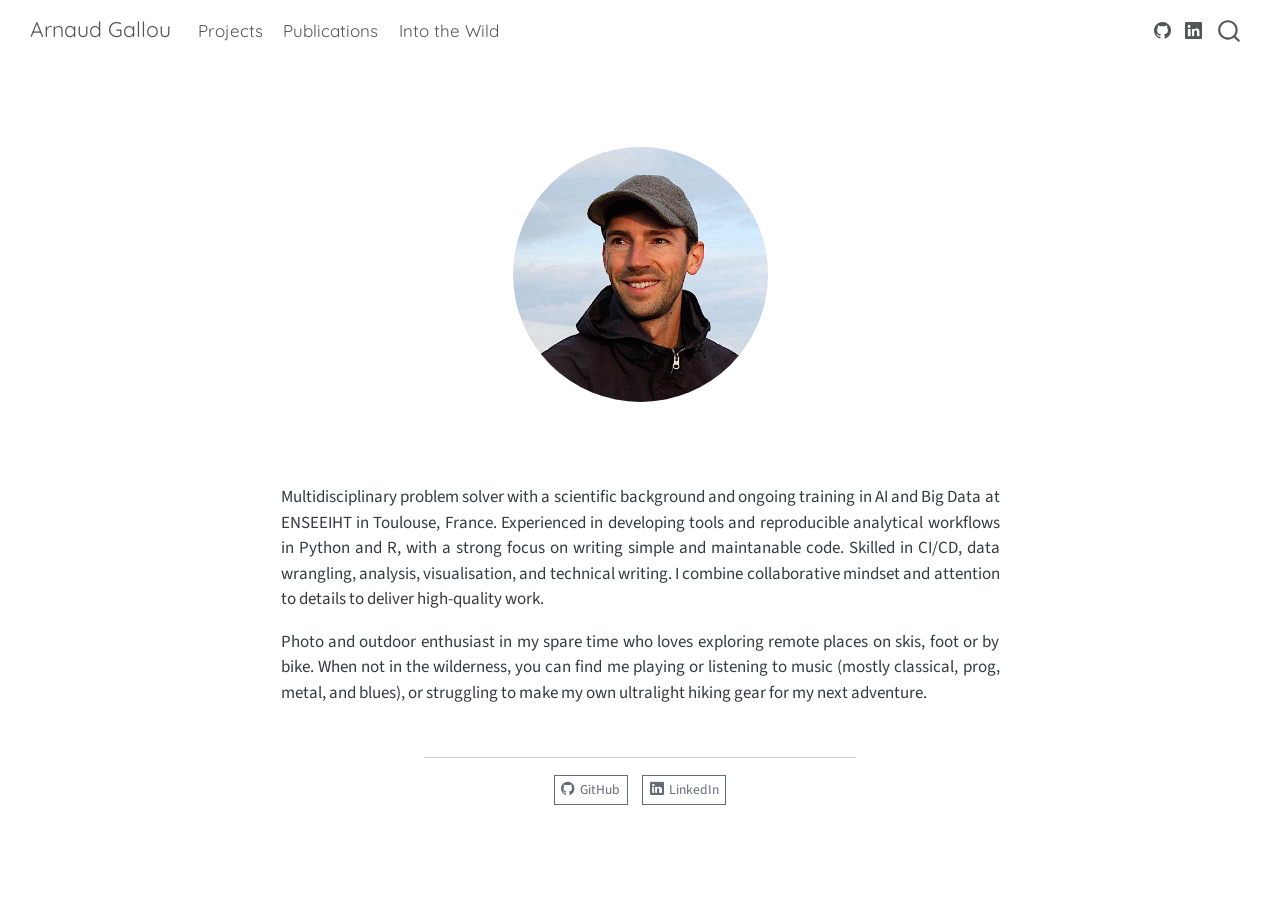
==== index.html @ 341fb8dc "Built site for gh-pages" ====
<!DOCTYPE html>
<html xmlns="http://www.w3.org/1999/xhtml" lang="en" xml:lang="en"><head>

<meta charset="utf-8">
<meta name="generator" content="quarto-1.9.38">

<meta name="viewport" content="width=device-width, initial-scale=1.0, user-scalable=yes">


<title>Arnaud Gallou</title>
<style>
/* Default styles provided by pandoc.
** See https://pandoc.org/MANUAL.html#variables-for-html for config info.
*/
code{white-space: pre-wrap;}
span.smallcaps{font-variant: small-caps;}
div.columns{display: flex; gap: min(4vw, 1.5em);}
div.column{flex: auto; overflow-x: auto;}
div.hanging-indent{margin-left: 1.5em; text-indent: -1.5em;}
ul.task-list{list-style: none;}
ul.task-list li input[type="checkbox"] {
  width: 0.8em;
  margin: 0 0.8em 0.2em -1em; /* quarto-specific, see https://github.com/quarto-dev/quarto-cli/issues/4556 */ 
  vertical-align: middle;
}
</style>


<script src="site_libs/quarto-nav/quarto-nav.js"></script>
<script src="site_libs/quarto-nav/headroom.min.js"></script>
<script src="site_libs/clipboard/clipboard.min.js"></script>
<script src="site_libs/quarto-search/autocomplete.umd.js"></script>
<script src="site_libs/quarto-search/fuse.min.js"></script>
<script src="site_libs/quarto-search/quarto-search.js"></script>
<meta name="quarto:offset" content="./">
<script src="site_libs/quarto-html/quarto.js" type="module"></script>
<script src="site_libs/quarto-html/tabsets/tabsets.js" type="module"></script>
<script src="site_libs/quarto-html/popper.min.js"></script>
<script src="site_libs/quarto-html/tippy.umd.min.js"></script>
<link href="site_libs/quarto-html/tippy.css" rel="stylesheet">
<link href="site_libs/quarto-html/quarto-syntax-highlighting-15634bcf2e68342d4ad2dfa704d543f6.css" rel="stylesheet" id="quarto-text-highlighting-styles">
<script src="site_libs/bootstrap/bootstrap.min.js"></script>
<link href="site_libs/bootstrap/bootstrap-icons.css" rel="stylesheet">
<link href="site_libs/bootstrap/bootstrap-ec578fc026cb0e2f59d1358f616652e7.min.css" rel="stylesheet" append-hash="true" id="quarto-bootstrap" data-mode="light">
<script id="quarto-search-options" type="application/json">{
  "location": "navbar",
  "copy-button": false,
  "collapse-after": 3,
  "panel-placement": "end",
  "type": "overlay",
  "limit": 50,
  "keyboard-shortcut": [
    "f",
    "/",
    "s"
  ],
  "show-item-context": false,
  "language": {
    "search-no-results-text": "No results",
    "search-matching-documents-text": "matching documents",
    "search-copy-link-title": "Copy link to search",
    "search-hide-matches-text": "Hide additional matches",
    "search-more-match-text": "more match in this document",
    "search-more-matches-text": "more matches in this document",
    "search-clear-button-title": "Clear",
    "search-text-placeholder": "",
    "search-detached-cancel-button-title": "Cancel",
    "search-submit-button-title": "Submit",
    "search-label": "Search"
  }
}</script>


<link rel="stylesheet" href="styles.css">
</head>

<body class="nav-fixed fullcontent quarto-light">

<div id="quarto-search-results"></div>
  <header id="quarto-header" class="headroom fixed-top">
    <nav class="navbar navbar-expand-lg " data-bs-theme="dark">
      <div class="navbar-container container-fluid">
      <div class="navbar-brand-container mx-auto">
    <a class="navbar-brand" href="./index.html">
    <span class="navbar-title">Arnaud Gallou</span>
    </a>
  </div>
            <div id="quarto-search" class="" title="Search"></div>
          <button class="navbar-toggler" type="button" data-bs-toggle="collapse" data-bs-target="#navbarCollapse" aria-controls="navbarCollapse" role="menu" aria-expanded="false" aria-label="Toggle navigation" onclick="if (window.quartoToggleHeadroom) { window.quartoToggleHeadroom(); }">
  <span class="navbar-toggler-icon"></span>
</button>
          <div class="collapse navbar-collapse" id="navbarCollapse">
            <ul class="navbar-nav navbar-nav-scroll me-auto">
  <li class="nav-item">
    <a class="nav-link" href="./projects/index.html"> 
<span class="menu-text">Projects</span></a>
  </li>  
  <li class="nav-item">
    <a class="nav-link" href="./publications/index.html"> 
<span class="menu-text">Publications</span></a>
  </li>  
  <li class="nav-item">
    <a class="nav-link" href="./into-the-wild/index.html"> 
<span class="menu-text">Into the Wild</span></a>
  </li>  
</ul>
          </div> <!-- /navcollapse -->
            <div class="quarto-navbar-tools">
    <a href="https://github.com/arnaudgallou" title="" class="quarto-navigation-tool px-1" aria-label=""><i class="bi bi-github"></i></a>
    <a href="https://www.linkedin.com/in/arnaud-gallou-67427b159/" title="" class="quarto-navigation-tool px-1" aria-label=""><i class="bi bi-linkedin"></i></a>
</div>
      </div> <!-- /container-fluid -->
    </nav>
</header>
<!-- content -->
<div id="quarto-content" class="quarto-container page-columns page-rows-contents page-layout-article page-navbar">
<!-- sidebar -->
<!-- margin-sidebar -->
    
<!-- main -->
<div class="quarto-about-jolla">
  <img src="images/profile.jpeg" class="about-image
  round " style="height: 15em; width: 15em;">
 <header id="title-block-header" class="quarto-title-block"></header><main class="content" id="quarto-document-content">
<div class="about">
<p>Multidisciplinary problem solver with a scientific background and ongoing training in AI and Big Data at ENSEEIHT in Toulouse, France. Experienced in developing tools and reproducible analytical workflows in Python and R, with a strong focus on writing simple and maintanable code. Skilled in CI/CD, data wrangling, analysis, visualisation, and technical writing. I combine collaborative mindset and attention to details to deliver high-quality work.</p>
<p>Photo and outdoor enthusiast in my spare time who loves exploring remote places on skis, foot or by bike. When not in the wilderness, you can find me playing or listening to music (mostly classical, prog, metal, and blues), or struggling to make my own ultralight hiking gear for my next adventure.</p>
</div>


</main> 
  <hr class="about-sep">
   <div class="about-links">
  <a href="https://github.com/arnaudgallou" class="about-link" rel="" target="">
    <i class="bi bi-github"></i>
     <span class="about-link-text">GitHub</span>
  </a>
  <a href="https://www.linkedin.com/in/arnaud-gallou-67427b159/" class="about-link" rel="" target="">
    <i class="bi bi-linkedin"></i>
     <span class="about-link-text">LinkedIn</span>
  </a>
</div>
</div>
 <!-- /main -->
<script id="quarto-html-after-body" type="application/javascript">
  window.document.addEventListener("DOMContentLoaded", function (event) {
    const isCodeAnnotation = (el) => {
      for (const clz of el.classList) {
        if (clz.startsWith('code-annotation-')) {                     
          return true;
        }
      }
      return false;
    }
    const onCopySuccess = function(e) {
      // button target
      const button = e.trigger;
      // don't keep focus
      button.blur();
      // flash "checked"
      button.classList.add('code-copy-button-checked');
      var currentTitle = button.getAttribute("title");
      button.setAttribute("title", "Copied!");
      let tooltip;
      if (window.bootstrap) {
        button.setAttribute("data-bs-toggle", "tooltip");
        button.setAttribute("data-bs-placement", "left");
        button.setAttribute("data-bs-title", "Copied!");
        tooltip = new bootstrap.Tooltip(button, 
          { trigger: "manual", 
            customClass: "code-copy-button-tooltip",
            offset: [0, -8]});
        tooltip.show();    
      }
      setTimeout(function() {
        if (tooltip) {
          tooltip.hide();
          button.removeAttribute("data-bs-title");
          button.removeAttribute("data-bs-toggle");
          button.removeAttribute("data-bs-placement");
        }
        button.setAttribute("title", currentTitle);
        button.classList.remove('code-copy-button-checked');
      }, 1000);
      // clear code selection
      e.clearSelection();
    }
    const getTextToCopy = function(trigger) {
      const outerScaffold = trigger.parentElement.cloneNode(true);
      const codeEl = outerScaffold.querySelector('code');
      for (const childEl of codeEl.children) {
        if (isCodeAnnotation(childEl)) {
          childEl.remove();
        }
      }
      return codeEl.innerText;
    }
    const clipboard = new window.ClipboardJS('.code-copy-button:not([data-in-quarto-modal])', {
      text: getTextToCopy
    });
    clipboard.on('success', onCopySuccess);
    if (window.document.getElementById('quarto-embedded-source-code-modal')) {
      const clipboardModal = new window.ClipboardJS('.code-copy-button[data-in-quarto-modal]', {
        text: getTextToCopy,
        container: window.document.getElementById('quarto-embedded-source-code-modal')
      });
      clipboardModal.on('success', onCopySuccess);
    }
      var localhostRegex = new RegExp(/^(?:http|https):\/\/localhost\:?[0-9]*\//);
      var mailtoRegex = new RegExp(/^mailto:/);
        var filterRegex = new RegExp('/' + window.location.host + '/');
      var isInternal = (href) => {
          return filterRegex.test(href) || localhostRegex.test(href) || mailtoRegex.test(href);
      }
      // Inspect non-navigation links and adorn them if external
     var links = window.document.querySelectorAll('a[href]:not(.nav-link):not(.navbar-brand):not(.toc-action):not(.sidebar-link):not(.sidebar-item-toggle):not(.pagination-link):not(.no-external):not([aria-hidden]):not(.dropdown-item):not(.quarto-navigation-tool):not(.about-link)');
      for (var i=0; i<links.length; i++) {
        const link = links[i];
        if (!isInternal(link.href)) {
          // undo the damage that might have been done by quarto-nav.js in the case of
          // links that we want to consider external
          if (link.dataset.originalHref !== undefined) {
            link.href = link.dataset.originalHref;
          }
        }
      }
    function tippyHover(el, contentFn, onTriggerFn, onUntriggerFn) {
      const config = {
        allowHTML: true,
        maxWidth: 500,
        delay: 100,
        arrow: false,
        appendTo: function(el) {
            return el.parentElement;
        },
        interactive: true,
        interactiveBorder: 10,
        theme: 'quarto',
        placement: 'bottom-start',
      };
      if (contentFn) {
        config.content = contentFn;
      }
      if (onTriggerFn) {
        config.onTrigger = onTriggerFn;
      }
      if (onUntriggerFn) {
        config.onUntrigger = onUntriggerFn;
      }
      window.tippy(el, config); 
    }
    const noterefs = window.document.querySelectorAll('a[role="doc-noteref"]');
    for (var i=0; i<noterefs.length; i++) {
      const ref = noterefs[i];
      tippyHover(ref, function() {
        // use id or data attribute instead here
        let href = ref.getAttribute('data-footnote-href') || ref.getAttribute('href');
        try { href = new URL(href).hash; } catch {}
        const id = href.replace(/^#\/?/, "");
        const note = window.document.getElementById(id);
        if (note) {
          return note.innerHTML;
        } else {
          return "";
        }
      });
    }
    const xrefs = window.document.querySelectorAll('a.quarto-xref');
    const processXRef = (id, note) => {
      // Strip column container classes
      const stripColumnClz = (el) => {
        el.classList.remove("page-full", "page-columns");
        if (el.children) {
          for (const child of el.children) {
            stripColumnClz(child);
          }
        }
      }
      stripColumnClz(note)
      if (id === null || id.startsWith('sec-')) {
        // Special case sections, only their first couple elements
        const container = document.createElement("div");
        if (note.children && note.children.length > 2) {
          container.appendChild(note.children[0].cloneNode(true));
          for (let i = 1; i < note.children.length; i++) {
            const child = note.children[i];
            if (child.tagName === "P" && child.innerText === "") {
              continue;
            } else {
              container.appendChild(child.cloneNode(true));
              break;
            }
          }
          if (window.Quarto?.typesetMath) {
            window.Quarto.typesetMath(container);
          }
          return container.innerHTML
        } else {
          if (window.Quarto?.typesetMath) {
            window.Quarto.typesetMath(note);
          }
          return note.innerHTML;
        }
      } else {
        // Remove any anchor links if they are present
        const anchorLink = note.querySelector('a.anchorjs-link');
        if (anchorLink) {
          anchorLink.remove();
        }
        if (window.Quarto?.typesetMath) {
          window.Quarto.typesetMath(note);
        }
        if (note.classList.contains("callout")) {
          return note.outerHTML;
        } else {
          return note.innerHTML;
        }
      }
    }
    for (var i=0; i<xrefs.length; i++) {
      const xref = xrefs[i];
      tippyHover(xref, undefined, function(instance) {
        instance.disable();
        let url = xref.getAttribute('href');
        let hash = undefined; 
        if (url.startsWith('#')) {
          hash = url;
        } else {
          try { hash = new URL(url).hash; } catch {}
        }
        if (hash) {
          const id = hash.replace(/^#\/?/, "");
          const note = window.document.getElementById(id);
          if (note !== null) {
            try {
              const html = processXRef(id, note.cloneNode(true));
              instance.setContent(html);
            } finally {
              instance.enable();
              instance.show();
            }
          } else {
            // See if we can fetch this
            fetch(url.split('#')[0])
            .then(res => res.text())
            .then(html => {
              const parser = new DOMParser();
              const htmlDoc = parser.parseFromString(html, "text/html");
              const note = htmlDoc.getElementById(id);
              if (note !== null) {
                const html = processXRef(id, note);
                instance.setContent(html);
              } 
            }).finally(() => {
              instance.enable();
              instance.show();
            });
          }
        } else {
          // See if we can fetch a full url (with no hash to target)
          // This is a special case and we should probably do some content thinning / targeting
          fetch(url)
          .then(res => res.text())
          .then(html => {
            const parser = new DOMParser();
            const htmlDoc = parser.parseFromString(html, "text/html");
            const note = htmlDoc.querySelector('main.content');
            if (note !== null) {
              // This should only happen for chapter cross references
              // (since there is no id in the URL)
              // remove the first header
              if (note.children.length > 0 && note.children[0].tagName === "HEADER") {
                note.children[0].remove();
              }
              const html = processXRef(null, note);
              instance.setContent(html);
            } 
          }).finally(() => {
            instance.enable();
            instance.show();
          });
        }
      }, function(instance) {
      });
    }
        let selectedAnnoteEl;
        const selectorForAnnotation = ( cell, annotation) => {
          let cellAttr = 'data-code-cell="' + cell + '"';
          let lineAttr = 'data-code-annotation="' +  annotation + '"';
          const selector = 'span[' + cellAttr + '][' + lineAttr + ']';
          return selector;
        }
        const selectCodeLines = (annoteEl) => {
          const doc = window.document;
          const targetCell = annoteEl.getAttribute("data-target-cell");
          const targetAnnotation = annoteEl.getAttribute("data-target-annotation");
          const annoteSpan = window.document.querySelector(selectorForAnnotation(targetCell, targetAnnotation));
          const lines = annoteSpan.getAttribute("data-code-lines").split(",");
          const lineIds = lines.map((line) => {
            return targetCell + "-" + line;
          })
          let top = null;
          let height = null;
          let parent = null;
          if (lineIds.length > 0) {
              //compute the position of the single el (top and bottom and make a div)
              const el = window.document.getElementById(lineIds[0]);
              top = el.offsetTop;
              height = el.offsetHeight;
              parent = el.parentElement.parentElement;
            if (lineIds.length > 1) {
              const lastEl = window.document.getElementById(lineIds[lineIds.length - 1]);
              const bottom = lastEl.offsetTop + lastEl.offsetHeight;
              height = bottom - top;
            }
            if (top !== null && height !== null && parent !== null) {
              // cook up a div (if necessary) and position it 
              let div = window.document.getElementById("code-annotation-line-highlight");
              if (div === null) {
                div = window.document.createElement("div");
                div.setAttribute("id", "code-annotation-line-highlight");
                div.style.position = 'absolute';
                parent.appendChild(div);
              }
              div.style.top = top - 2 + "px";
              div.style.height = height + 4 + "px";
              div.style.left = 0;
              let gutterDiv = window.document.getElementById("code-annotation-line-highlight-gutter");
              if (gutterDiv === null) {
                gutterDiv = window.document.createElement("div");
                gutterDiv.setAttribute("id", "code-annotation-line-highlight-gutter");
                gutterDiv.style.position = 'absolute';
                const codeCell = window.document.getElementById(targetCell);
                const gutter = codeCell.querySelector('.code-annotation-gutter');
                gutter.appendChild(gutterDiv);
              }
              gutterDiv.style.top = top - 2 + "px";
              gutterDiv.style.height = height + 4 + "px";
            }
            selectedAnnoteEl = annoteEl;
          }
        };
        const unselectCodeLines = () => {
          const elementsIds = ["code-annotation-line-highlight", "code-annotation-line-highlight-gutter"];
          elementsIds.forEach((elId) => {
            const div = window.document.getElementById(elId);
            if (div) {
              div.remove();
            }
          });
          selectedAnnoteEl = undefined;
        };
          // Handle positioning of the toggle
      window.addEventListener(
        "resize",
        throttle(() => {
          elRect = undefined;
          if (selectedAnnoteEl) {
            selectCodeLines(selectedAnnoteEl);
          }
        }, 10)
      );
      function throttle(fn, ms) {
      let throttle = false;
      let timer;
        return (...args) => {
          if(!throttle) { // first call gets through
              fn.apply(this, args);
              throttle = true;
          } else { // all the others get throttled
              if(timer) clearTimeout(timer); // cancel #2
              timer = setTimeout(() => {
                fn.apply(this, args);
                timer = throttle = false;
              }, ms);
          }
        };
      }
        // Attach click handler to the DT
        const annoteDls = window.document.querySelectorAll('dt[data-target-cell]');
        for (const annoteDlNode of annoteDls) {
          annoteDlNode.addEventListener('click', (event) => {
            const clickedEl = event.target;
            if (clickedEl !== selectedAnnoteEl) {
              unselectCodeLines();
              const activeEl = window.document.querySelector('dt[data-target-cell].code-annotation-active');
              if (activeEl) {
                activeEl.classList.remove('code-annotation-active');
              }
              selectCodeLines(clickedEl);
              clickedEl.classList.add('code-annotation-active');
            } else {
              // Unselect the line
              unselectCodeLines();
              clickedEl.classList.remove('code-annotation-active');
            }
          });
        }
    const findCites = (el) => {
      const parentEl = el.parentElement;
      if (parentEl) {
        const cites = parentEl.dataset.cites;
        if (cites) {
          return {
            el,
            cites: cites.split(' ')
          };
        } else {
          return findCites(el.parentElement)
        }
      } else {
        return undefined;
      }
    };
    var bibliorefs = window.document.querySelectorAll('a[role="doc-biblioref"]');
    for (var i=0; i<bibliorefs.length; i++) {
      const ref = bibliorefs[i];
      const citeInfo = findCites(ref);
      if (citeInfo) {
        tippyHover(citeInfo.el, function() {
          var popup = window.document.createElement('div');
          citeInfo.cites.forEach(function(cite) {
            var citeDiv = window.document.createElement('div');
            citeDiv.classList.add('hanging-indent');
            citeDiv.classList.add('csl-entry');
            var biblioDiv = window.document.getElementById('ref-' + cite);
            if (biblioDiv) {
              citeDiv.innerHTML = biblioDiv.innerHTML;
            }
            popup.appendChild(citeDiv);
          });
          return popup.innerHTML;
        });
      }
    }
  });
  </script>
</div> <!-- /content -->
<script data-goatcounter="https://gh-pages.goatcounter.com/count" async="" src="//gc.zgo.at/count.js"></script>




</body></html>
---- site_libs/quarto-html/tippy.css ----
.tippy-box[data-animation=fade][data-state=hidden]{opacity:0}[data-tippy-root]{max-width:calc(100vw - 10px)}.tippy-box{position:relative;background-color:#333;color:#fff;border-radius:4px;font-size:14px;line-height:1.4;white-space:normal;outline:0;transition-property:transform,visibility,opacity}.tippy-box[data-placement^=top]>.tippy-arrow{bottom:0}.tippy-box[data-placement^=top]>.tippy-arrow:before{bottom:-7px;left:0;border-width:8px 8px 0;border-top-color:initial;transform-origin:center top}.tippy-box[data-placement^=bottom]>.tippy-arrow{top:0}.tippy-box[data-placement^=bottom]>.tippy-arrow:before{top:-7px;left:0;border-width:0 8px 8px;border-bottom-color:initial;transform-origin:center bottom}.tippy-box[data-placement^=left]>.tippy-arrow{right:0}.tippy-box[data-placement^=left]>.tippy-arrow:before{border-width:8px 0 8px 8px;border-left-color:initial;right:-7px;transform-origin:center left}.tippy-box[data-placement^=right]>.tippy-arrow{left:0}.tippy-box[data-placement^=right]>.tippy-arrow:before{left:-7px;border-width:8px 8px 8px 0;border-right-color:initial;transform-origin:center right}.tippy-box[data-inertia][data-state=visible]{transition-timing-function:cubic-bezier(.54,1.5,.38,1.11)}.tippy-arrow{width:16px;height:16px;color:#333}.tippy-arrow:before{content:"";position:absolute;border-color:transparent;border-style:solid}.tippy-content{position:relative;padding:5px 9px;z-index:1}
---- site_libs/quarto-html/quarto-syntax-highlighting-15634bcf2e68342d4ad2dfa704d543f6.css ----
/* quarto syntax highlight colors */
:root {
  --quarto-hl-ot-color: #003B4F;
  --quarto-hl-at-color: #657422;
  --quarto-hl-ss-color: #20794D;
  --quarto-hl-an-color: #5E5E5E;
  --quarto-hl-fu-color: #4758AB;
  --quarto-hl-st-color: #20794D;
  --quarto-hl-cf-color: #003B4F;
  --quarto-hl-op-color: #5E5E5E;
  --quarto-hl-er-color: #AD0000;
  --quarto-hl-bn-color: #AD0000;
  --quarto-hl-al-color: #AD0000;
  --quarto-hl-va-color: #111111;
  --quarto-hl-bu-color: inherit;
  --quarto-hl-ex-color: inherit;
  --quarto-hl-pp-color: #AD0000;
  --quarto-hl-in-color: #5E5E5E;
  --quarto-hl-vs-color: #20794D;
  --quarto-hl-wa-color: #5E5E5E;
  --quarto-hl-do-color: #5E5E5E;
  --quarto-hl-im-color: #00769E;
  --quarto-hl-ch-color: #20794D;
  --quarto-hl-dt-color: #AD0000;
  --quarto-hl-fl-color: #AD0000;
  --quarto-hl-co-color: #5E5E5E;
  --quarto-hl-cv-color: #5E5E5E;
  --quarto-hl-cn-color: #8f5902;
  --quarto-hl-sc-color: #5E5E5E;
  --quarto-hl-dv-color: #AD0000;
  --quarto-hl-kw-color: #003B4F;
}

/* other quarto variables */
:root {
  --quarto-font-monospace: SFMono-Regular, Menlo, Monaco, Consolas, "Liberation Mono", "Courier New", monospace;
}

/* syntax highlight based on Pandoc's rules */
pre > code.sourceCode > span {
  color: #003B4F;
}

code.sourceCode > span {
  color: #003B4F;
}

div.sourceCode,
div.sourceCode pre.sourceCode {
  color: #003B4F;
}

/* Normal */
code span {
  color: #003B4F;
}

/* Alert */
code span.al {
  color: #AD0000;
  font-style: inherit;
}

/* Annotation */
code span.an {
  color: #5E5E5E;
  font-style: inherit;
}

/* Attribute */
code span.at {
  color: #657422;
  font-style: inherit;
}

/* BaseN */
code span.bn {
  color: #AD0000;
  font-style: inherit;
}

/* BuiltIn */
code span.bu {
  font-style: inherit;
}

/* ControlFlow */
code span.cf {
  color: #003B4F;
  font-weight: bold;
  font-style: inherit;
}

/* Char */
code span.ch {
  color: #20794D;
  font-style: inherit;
}

/* Constant */
code span.cn {
  color: #8f5902;
  font-style: inherit;
}

/* Comment */
code span.co {
  color: #5E5E5E;
  font-style: inherit;
}

/* CommentVar */
code span.cv {
  color: #5E5E5E;
  font-style: italic;
}

/* Documentation */
code span.do {
  color: #5E5E5E;
  font-style: italic;
}

/* DataType */
code span.dt {
  color: #AD0000;
  font-style: inherit;
}

/* DecVal */
code span.dv {
  color: #AD0000;
  font-style: inherit;
}

/* Error */
code span.er {
  color: #AD0000;
  font-style: inherit;
}

/* Extension */
code span.ex {
  font-style: inherit;
}

/* Float */
code span.fl {
  color: #AD0000;
  font-style: inherit;
}

/* Function */
code span.fu {
  color: #4758AB;
  font-style: inherit;
}

/* Import */
code span.im {
  color: #00769E;
  font-style: inherit;
}

/* Information */
code span.in {
  color: #5E5E5E;
  font-style: inherit;
}

/* Keyword */
code span.kw {
  color: #003B4F;
  font-weight: bold;
  font-style: inherit;
}

/* Operator */
code span.op {
  color: #5E5E5E;
  font-style: inherit;
}

/* Other */
code span.ot {
  color: #003B4F;
  font-style: inherit;
}

/* Preprocessor */
code span.pp {
  color: #AD0000;
  font-style: inherit;
}

/* SpecialChar */
code span.sc {
  color: #5E5E5E;
  font-style: inherit;
}

/* SpecialString */
code span.ss {
  color: #20794D;
  font-style: inherit;
}

/* String */
code span.st {
  color: #20794D;
  font-style: inherit;
}

/* Variable */
code span.va {
  color: #111111;
  font-style: inherit;
}

/* VerbatimString */
code span.vs {
  color: #20794D;
  font-style: inherit;
}

/* Warning */
code span.wa {
  color: #5E5E5E;
  font-style: italic;
}

.prevent-inlining {
  content: "</";
}

/*# sourceMappingURL=f23921c56f73e400b49028c9186a1aa0.css.map */
---- styles.css ----
@import url("https://fonts.googleapis.com/css?family=Quicksand:500");

nav, h1, h2 {
  font-family: Quicksand, Sans-Serif;
}

nav a:hover {
  color: #2a2a2a !important;
}

h1, h2, h3, h4 {
  font-weight: 500;
}

main {
  text-align: center;
}

.navbar {
  background-color: white;
}

.quarto-post {
  border-bottom: none !important;
}

.quarto-post {
  display: block !important;
}

.quarto-title-block {
  margin-bottom: 42px !important;
}

.quarto-title {
  margin-bottom: 12px;
}

.quarto-listing h3 {
  padding-bottom: 9px;
}

.listing-actions-group {
  padding-bottom: 21px;
}

.about p {
  text-align: justify;
}

.about-link {
  border-radius: 0px !important;
}

.about-link:hover, .link-btn:hover {
  color: white !important;
  background-color: #2a2a2a !important;
}

.card-title {
  margin-bottom: 12px !important;
}
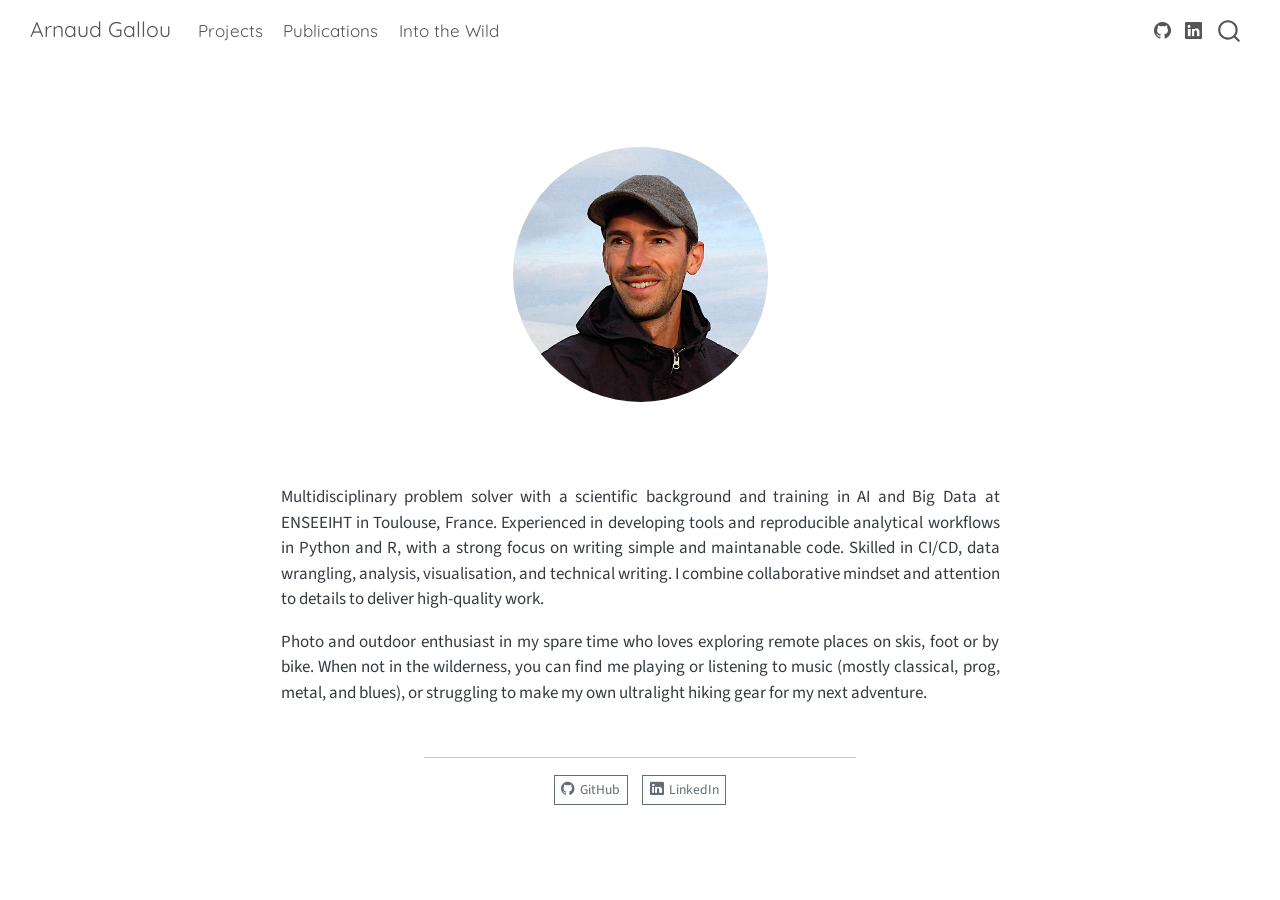
==== commit fe69d6a4: "Built site for gh-pages" ====
--- a/index.html
+++ b/index.html
@@ -41,7 +41,7 @@
 <link href="site_libs/quarto-html/quarto-syntax-highlighting-15634bcf2e68342d4ad2dfa704d543f6.css" rel="stylesheet" id="quarto-text-highlighting-styles">
 <script src="site_libs/bootstrap/bootstrap.min.js"></script>
 <link href="site_libs/bootstrap/bootstrap-icons.css" rel="stylesheet">
-<link href="site_libs/bootstrap/bootstrap-ec578fc026cb0e2f59d1358f616652e7.min.css" rel="stylesheet" append-hash="true" id="quarto-bootstrap" data-mode="light">
+<link href="site_libs/bootstrap/bootstrap-8ac8f16e09590255f60ceab4a464cbfb.min.css" rel="stylesheet" append-hash="true" id="quarto-bootstrap" data-mode="light">
 <script id="quarto-search-options" type="application/json">{
   "location": "navbar",
   "copy-button": false,
@@ -123,7 +123,7 @@
   round " style="height: 15em; width: 15em;">
  <header id="title-block-header" class="quarto-title-block"></header><main class="content" id="quarto-document-content">
 <div class="about">
-<p>Multidisciplinary problem solver with a scientific background and ongoing training in AI and Big Data at ENSEEIHT in Toulouse, France. Experienced in developing tools and reproducible analytical workflows in Python and R, with a strong focus on writing simple and maintanable code. Skilled in CI/CD, data wrangling, analysis, visualisation, and technical writing. I combine collaborative mindset and attention to details to deliver high-quality work.</p>
+<p>Multidisciplinary problem solver with a scientific background and training in AI and Big Data at ENSEEIHT in Toulouse, France. Experienced in developing tools and reproducible analytical workflows in Python and R, with a strong focus on writing simple and maintanable code. Skilled in CI/CD, data wrangling, analysis, visualisation, and technical writing. I combine collaborative mindset and attention to details to deliver high-quality work.</p>
 <p>Photo and outdoor enthusiast in my spare time who loves exploring remote places on skis, foot or by bike. When not in the wilderness, you can find me playing or listening to music (mostly classical, prog, metal, and blues), or struggling to make my own ultralight hiking gear for my next adventure.</p>
 </div>
 
@@ -208,7 +208,7 @@
     }
       var localhostRegex = new RegExp(/^(?:http|https):\/\/localhost\:?[0-9]*\//);
       var mailtoRegex = new RegExp(/^mailto:/);
-        var filterRegex = new RegExp('/' + window.location.host + '/');
+        var filterRegex = new RegExp("https:\/\/arnaudgallou\.github\.io\/");
       var isInternal = (href) => {
           return filterRegex.test(href) || localhostRegex.test(href) || mailtoRegex.test(href);
       }
--- a/styles.css
+++ b/styles.css
@@ -1,11 +1,15 @@
 @import url("https://fonts.googleapis.com/css?family=Quicksand:500");
+
+:root {
+  --graphite: #2a2a2a
+}
 
 nav, h1, h2 {
   font-family: Quicksand, Sans-Serif;
 }
 
 nav a:hover {
-  color: #2a2a2a !important;
+  color: var(--graphite) !important;
 }
 
 h1, h2, h3, h4 {
@@ -14,6 +18,11 @@
 
 main {
   text-align: center;
+}
+
+a {
+  text-decoration: none;
+  color: #626d78;
 }
 
 .navbar {
@@ -52,11 +61,24 @@
   border-radius: 0px !important;
 }
 
-.about-link:hover, .link-btn:hover {
+.about-link:hover {
+  background-color: var(--graphite) !important;
   color: white !important;
-  background-color: #2a2a2a !important;
 }
 
-.card-title {
-  margin-bottom: 12px !important;
+.link-btn:hover {
+  color: white !important;
+  background-color: #FFA2A5;
 }
+
+.link-btn, .listing-category {
+  background-color: #FFE8E8;
+  color: #A02D2D !important;
+  border-radius: 12px !important;
+  border: 0px !important;
+  padding: .3em .9em !important;
+}
+
+.navbar-nav .nav-link.active {
+  color: var(--graphite) !important;
+}
